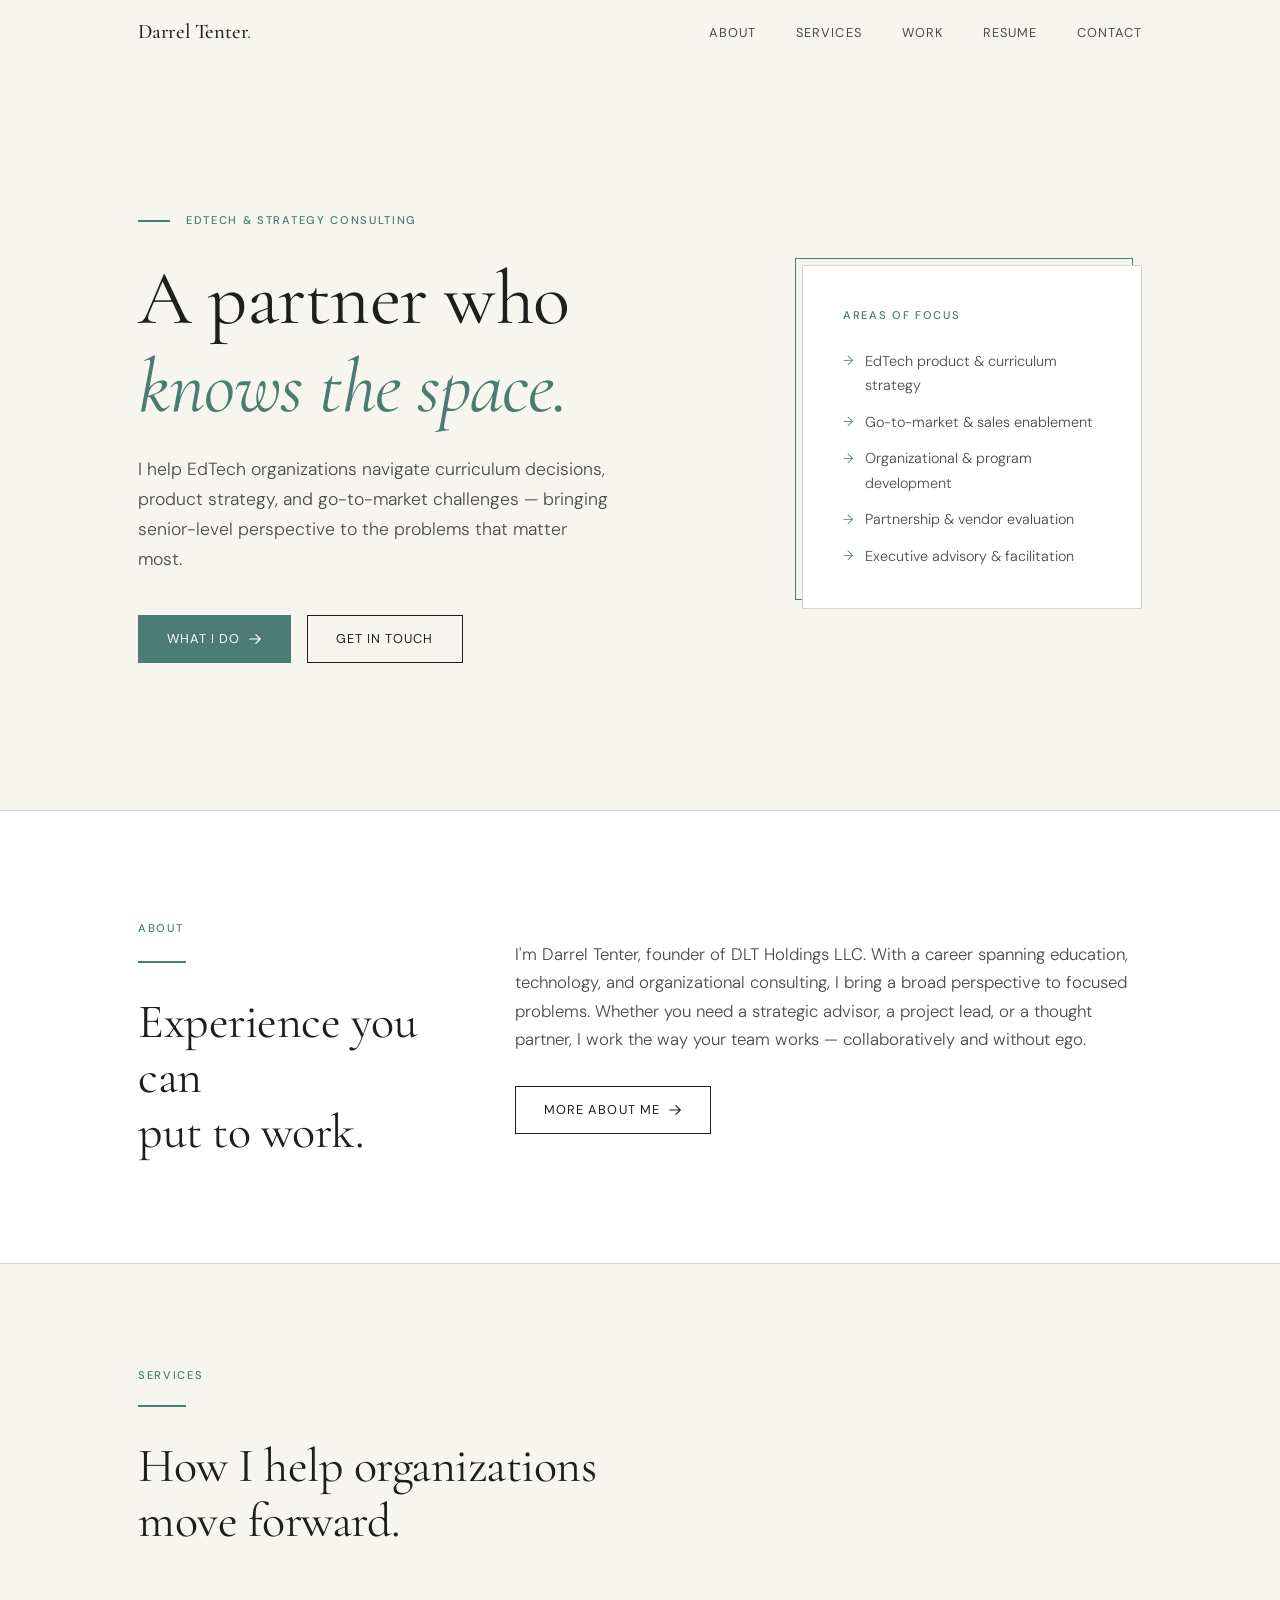
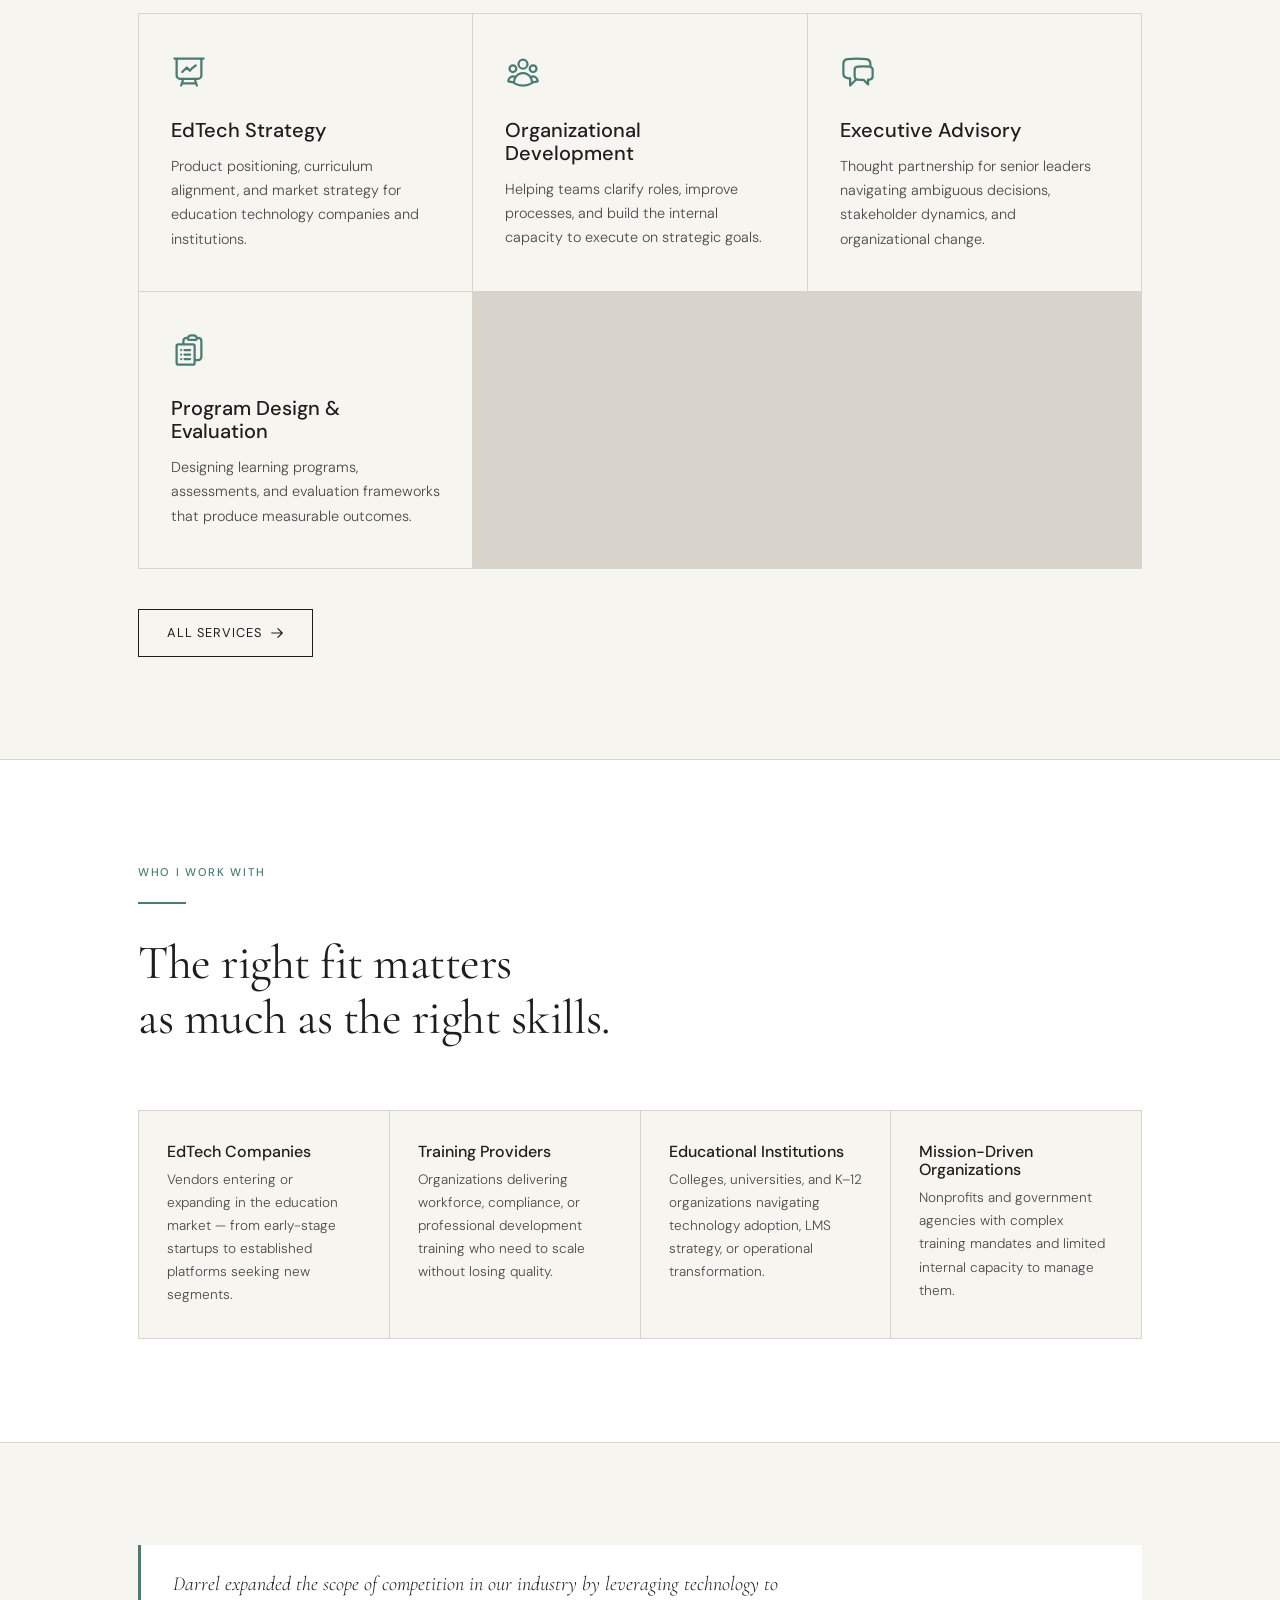
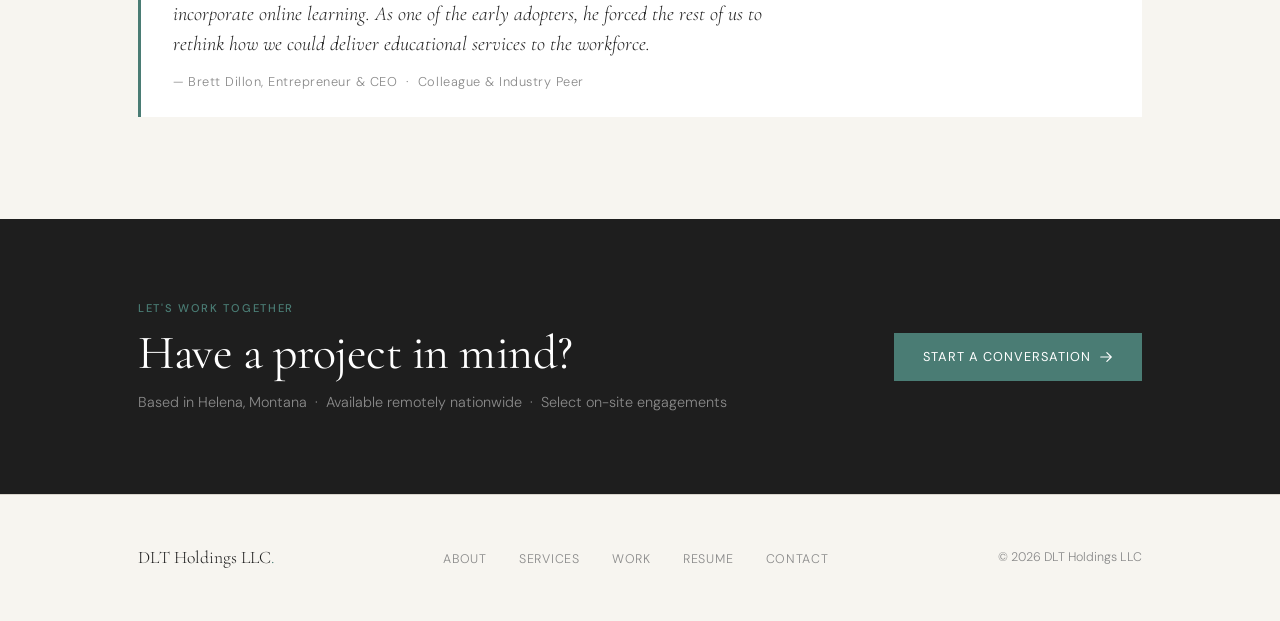
==== index.html @ 59900fb8 "Initial commit" ====
<!DOCTYPE html>
<html lang="en">
<head>
  <meta charset="UTF-8">
  <meta name="viewport" content="width=device-width, initial-scale=1.0">
  <meta name="description" content="Darrel Tenter — EdTech consulting and strategic advisory. DLT Holdings LLC.">
  <link rel="icon" type="image/x-icon" href="favicon.ico">
  <title>Darrel Tenter — EdTech Consultant</title>
  <link rel="stylesheet" href="css/styles.css">
</head>
<body>

  <!-- Navigation -->
  <nav class="site-nav" role="navigation" aria-label="Main navigation">
    <div class="nav-inner">
      <a href="index.html" class="nav-logo">Darrel Tenter<span>.</span></a>
      <ul class="nav-links">
        <li><a href="about.html">About</a></li>
        <li><a href="services.html">Services</a></li>
        <li><a href="work.html">Work</a></li>
        <li><a href="resume.html">Resume</a></li>
        <li><a href="contact.html">Contact</a></li>
      </ul>
      <button class="nav-toggle" aria-label="Toggle menu" aria-expanded="false">
        <span></span><span></span><span></span>
      </button>
    </div>
  </nav>

  <!-- Mobile Nav -->
  <div class="nav-mobile" role="dialog" aria-label="Mobile navigation">
    <ul>
      <li><a href="about.html">About</a></li>
      <li><a href="services.html">Services</a></li>
      <li><a href="work.html">Work</a></li>
      <li><a href="resume.html">Resume</a></li>
      <li><a href="contact.html">Contact</a></li>
    </ul>
  </div>

  <main>

    <!-- Hero -->
    <section class="hero">
      <div class="container">
        <div class="hero-inner">
          <div class="hero-text">
            <div class="hero-eyebrow">
              <span class="label">EdTech &amp; Strategy Consulting</span>
            </div>
            <h1>A partner who<br><em>knows the space.</em></h1>
            <p class="hero-sub">
              I help EdTech organizations navigate curriculum decisions, product strategy,
              and go-to-market challenges — bringing senior-level perspective to the problems
              that matter most.
            </p>
            <div class="hero-actions">
              <a href="services.html" class="btn btn-accent">
                What I Do
                <svg xmlns="http://www.w3.org/2000/svg" fill="none" viewBox="0 0 24 24" stroke-width="2" stroke="currentColor"><path stroke-linecap="round" stroke-linejoin="round" d="M13.5 4.5 21 12m0 0-7.5 7.5M21 12H3"/></svg>
              </a>
              <a href="contact.html" class="btn">Get in Touch</a>
            </div>
          </div>
          <div class="hero-visual">
            <div class="hero-card">
              <p class="label hero-card-label">Areas of Focus</p>
              <ul>
                <li>EdTech product &amp; curriculum strategy</li>
                <li>Go-to-market &amp; sales enablement</li>
                <li>Organizational &amp; program development</li>
                <li>Partnership &amp; vendor evaluation</li>
                <li>Executive advisory &amp; facilitation</li>
              </ul>
            </div>
          </div>
        </div>
      </div>
    </section>

    <!-- Brief About Strip -->
    <section style="padding: var(--section) 0; background: var(--white); border-top: 1px solid var(--rule); border-bottom: 1px solid var(--rule);">
      <div class="container">
        <div style="display: grid; grid-template-columns: 1fr 2fr; gap: 4rem; align-items: center;">
          <div class="fade-up">
            <span class="label">About</span>
            <div class="rule"></div>
            <h2>Experience you can<br>put to work.</h2>
          </div>
          <div class="fade-up">
            <p style="font-size: 1.05rem; color: var(--mid);">
              I'm Darrel Tenter, founder of DLT Holdings LLC. With a career spanning
              education, technology, and organizational consulting, I bring a broad perspective
              to focused problems. Whether you need a strategic advisor, a project lead, or
              a thought partner, I work the way your team works — collaboratively and without ego.
            </p>
            <a href="about.html" class="btn" style="margin-top: 2rem;">
              More About Me
              <svg xmlns="http://www.w3.org/2000/svg" fill="none" viewBox="0 0 24 24" stroke-width="2" stroke="currentColor"><path stroke-linecap="round" stroke-linejoin="round" d="M13.5 4.5 21 12m0 0-7.5 7.5M21 12H3"/></svg>
            </a>
          </div>
        </div>
      </div>
    </section>

    <!-- Services Preview -->
    <section>
      <div class="container">
        <div class="section-header fade-up">
          <span class="label">Services</span>
          <div class="rule"></div>
          <h2>How I help organizations<br>move forward.</h2>
        </div>
        <div class="services-grid">
          <div class="service-item fade-up">
            <svg class="service-icon" xmlns="http://www.w3.org/2000/svg" fill="none" viewBox="0 0 24 24" stroke-width="1.5" stroke="currentColor"><path stroke-linecap="round" stroke-linejoin="round" d="M3.75 3v11.25A2.25 2.25 0 0 0 6 16.5h2.25M3.75 3h-1.5m1.5 0h16.5m0 0h1.5m-1.5 0v11.25A2.25 2.25 0 0 1 18 16.5h-2.25m-7.5 0h7.5m-7.5 0-1 3m8.5-3 1 3m0 0 .5 1.5m-.5-1.5h-9.5m0 0-.5 1.5m.75-9 3-3 2.148 2.148A12.061 12.061 0 0 1 16.5 7.605"/></svg>
            <h4>EdTech Strategy</h4>
            <p>Product positioning, curriculum alignment, and market strategy for education technology companies and institutions.</p>
          </div>
          <div class="service-item fade-up">
            <svg class="service-icon" xmlns="http://www.w3.org/2000/svg" fill="none" viewBox="0 0 24 24" stroke-width="1.5" stroke="currentColor"><path stroke-linecap="round" stroke-linejoin="round" d="M18 18.72a9.094 9.094 0 0 0 3.741-.479 3 3 0 0 0-4.682-2.72m.94 3.198.001.031c0 .225-.012.447-.037.666A11.944 11.944 0 0 1 12 21c-2.17 0-4.207-.576-5.963-1.584A6.062 6.062 0 0 1 6 18.719m12 0a5.971 5.971 0 0 0-.941-3.197m0 0A5.995 5.995 0 0 0 12 12.75a5.995 5.995 0 0 0-5.058 2.772m0 0a3 3 0 0 0-4.681 2.72 8.986 8.986 0 0 0 3.74.477m.94-3.197a5.971 5.971 0 0 0-.94 3.197M15 6.75a3 3 0 1 1-6 0 3 3 0 0 1 6 0Zm6 3a2.25 2.25 0 1 1-4.5 0 2.25 2.25 0 0 1 4.5 0Zm-13.5 0a2.25 2.25 0 1 1-4.5 0 2.25 2.25 0 0 1 4.5 0Z"/></svg>
            <h4>Organizational Development</h4>
            <p>Helping teams clarify roles, improve processes, and build the internal capacity to execute on strategic goals.</p>
          </div>
          <div class="service-item fade-up">
            <svg class="service-icon" xmlns="http://www.w3.org/2000/svg" fill="none" viewBox="0 0 24 24" stroke-width="1.5" stroke="currentColor"><path stroke-linecap="round" stroke-linejoin="round" d="M20.25 8.511c.884.284 1.5 1.128 1.5 2.097v4.286c0 1.136-.847 2.1-1.98 2.193-.34.027-.68.052-1.02.072v3.091l-3-3c-1.354 0-2.694-.055-4.02-.163a2.115 2.115 0 0 1-.825-.242m9.345-8.334a2.126 2.126 0 0 0-.476-.095 48.64 48.64 0 0 0-8.048 0c-1.131.094-1.976 1.057-1.976 2.192v4.286c0 .837.46 1.58 1.155 1.951m9.345-8.334V6.637c0-1.621-1.152-3.026-2.76-3.235A48.455 48.455 0 0 0 11.25 3c-2.115 0-4.198.137-6.24.402-1.608.209-2.76 1.614-2.76 3.235v6.226c0 1.621 1.152 3.026 2.76 3.235.577.075 1.157.14 1.74.194V21l4.155-4.155"/></svg>
            <h4>Executive Advisory</h4>
            <p>Thought partnership for senior leaders navigating ambiguous decisions, stakeholder dynamics, and organizational change.</p>
          </div>
          <div class="service-item fade-up">
            <svg class="service-icon" xmlns="http://www.w3.org/2000/svg" fill="none" viewBox="0 0 24 24" stroke-width="1.5" stroke="currentColor"><path stroke-linecap="round" stroke-linejoin="round" d="M9 12h3.75M9 15h3.75M9 18h3.75m3 .75H18a2.25 2.25 0 0 0 2.25-2.25V6.108c0-1.135-.845-2.098-1.976-2.192a48.424 48.424 0 0 0-1.123-.08m-5.801 0c-.065.21-.1.433-.1.664 0 .414.336.75.75.75h4.5a.75.75 0 0 0 .75-.75 2.25 2.25 0 0 0-.1-.664m-5.8 0A2.251 2.251 0 0 1 13.5 2.25H15c1.012 0 1.867.668 2.15 1.586m-5.8 0c-.376.023-.75.05-1.124.08C9.095 4.01 8.25 4.973 8.25 6.108V8.25m0 0H4.875c-.621 0-1.125.504-1.125 1.125v11.25c0 .621.504 1.125 1.125 1.125h9.75c.621 0 1.125-.504 1.125-1.125V9.375c0-.621-.504-1.125-1.125-1.125H8.25ZM6.75 12h.008v.008H6.75V12Zm0 3h.008v.008H6.75V15Zm0 3h.008v.008H6.75V18Z"/></svg>
            <h4>Program Design &amp; Evaluation</h4>
            <p>Designing learning programs, assessments, and evaluation frameworks that produce measurable outcomes.</p>
          </div>
        </div>
        <div style="margin-top: 2.5rem;">
          <a href="services.html" class="btn">
            All Services
            <svg xmlns="http://www.w3.org/2000/svg" fill="none" viewBox="0 0 24 24" stroke-width="2" stroke="currentColor"><path stroke-linecap="round" stroke-linejoin="round" d="M13.5 4.5 21 12m0 0-7.5 7.5M21 12H3"/></svg>
          </a>
        </div>
      </div>
    </section>

    <!-- Who I Work With -->
    <section style="background: var(--white); border-top: 1px solid var(--rule); border-bottom: 1px solid var(--rule);">
      <div class="container">
        <div class="section-header fade-up">
          <span class="label">Who I Work With</span>
          <div class="rule"></div>
          <h2>The right fit matters<br>as much as the right skills.</h2>
        </div>
        <div class="clients-grid">
          <div class="client-type fade-up">
            <h4>EdTech Companies</h4>
            <p>Vendors entering or expanding in the education market — from early-stage startups to established platforms seeking new segments.</p>
          </div>
          <div class="client-type fade-up">
            <h4>Training Providers</h4>
            <p>Organizations delivering workforce, compliance, or professional development training who need to scale without losing quality.</p>
          </div>
          <div class="client-type fade-up">
            <h4>Educational Institutions</h4>
            <p>Colleges, universities, and K–12 organizations navigating technology adoption, LMS strategy, or operational transformation.</p>
          </div>
          <div class="client-type fade-up">
            <h4>Mission-Driven Organizations</h4>
            <p>Nonprofits and government agencies with complex training mandates and limited internal capacity to manage them.</p>
          </div>
        </div>
      </div>
    </section>

    <!-- Pull Quote -->
    <section>
      <div class="container">
        <div class="pull-quote fade-up">
          <p>Darrel expanded the scope of competition in our industry by leveraging technology to incorporate online learning. As one of the early adopters, he forced the rest of us to rethink how we could deliver educational services to the workforce.</p>
          <cite>— Brett Dillon, Entrepreneur &amp; CEO &nbsp;·&nbsp; Colleague &amp; Industry Peer</cite>
        </div>
      </div>
    </section>

    <!-- CTA Strip -->
    <section style="background: var(--charcoal); color: var(--cream); padding: 5rem 0;">
      <div class="container">
        <div style="display: flex; align-items: center; justify-content: space-between; flex-wrap: wrap; gap: 2rem;">
          <div>
            <p class="label" style="color: var(--accent);">Let's work together</p>
            <h2 style="color: var(--white); margin-top: 0.5rem;">Have a project in mind?</h2>
            <p style="color: var(--muted); margin-top: 0.5rem; font-size: 0.9rem;">Based in Helena, Montana &nbsp;·&nbsp; Available remotely nationwide &nbsp;·&nbsp; Select on-site engagements</p>
          </div>
          <a href="contact.html" class="btn btn-accent" style="flex-shrink: 0;">
            Start a Conversation
            <svg xmlns="http://www.w3.org/2000/svg" fill="none" viewBox="0 0 24 24" stroke-width="2" stroke="currentColor"><path stroke-linecap="round" stroke-linejoin="round" d="M13.5 4.5 21 12m0 0-7.5 7.5M21 12H3"/></svg>
          </a>
        </div>
      </div>
    </section>

  </main>

  <!-- Footer -->
  <footer class="site-footer">
    <div class="container">
      <div class="footer-inner">
        <div class="footer-logo">DLT Holdings LLC<span>.</span></div>
        <ul class="footer-nav">
          <li><a href="about.html">About</a></li>
          <li><a href="services.html">Services</a></li>
          <li><a href="work.html">Work</a></li>
          <li><a href="resume.html">Resume</a></li>
          <li><a href="contact.html">Contact</a></li>
        </ul>
        <p class="footer-copy">&copy; <span class="footer-year"></span> DLT Holdings LLC</p>
      </div>
    </div>
  </footer>

  <script src="js/main.js"></script>
</body>
</html>
---- css/styles.css ----
/* ============================================
   DLT Holdings LLC — Main Stylesheet
   darreltenter.com
   ============================================ */

@import url('https://fonts.googleapis.com/css2?family=Cormorant+Garamond:ital,wght@0,300;0,400;0,500;0,600;1,300;1,400&family=DM+Sans:wght@300;400;500&display=swap');

/* ── Variables ── */
:root {
  --cream:       #f7f5f0;
  --white:       #ffffff;
  --charcoal:    #1e1e1e;
  --mid:         #4a4a4a;
  --muted:       #8a8a8a;
  --rule:        #d8d4cc;
  --accent:      #4a7c74;
  --accent-light:#e8f0ef;
  --accent-dark: #355a54;

  --font-display: 'Cormorant Garamond', Georgia, serif;
  --font-body:    'DM Sans', system-ui, sans-serif;

  --max-width: 1100px;
  --gap:       clamp(1.5rem, 4vw, 3rem);
  --section:   clamp(4rem, 8vw, 8rem);
}

/* ── Reset ── */
*, *::before, *::after { box-sizing: border-box; margin: 0; padding: 0; }
html { scroll-behavior: smooth; }
body {
  background: var(--cream);
  color: var(--charcoal);
  font-family: var(--font-body);
  font-size: 1rem;
  font-weight: 300;
  line-height: 1.7;
  -webkit-font-smoothing: antialiased;
}
img { display: block; max-width: 100%; }
a { color: inherit; text-decoration: none; }

/* ── Typography ── */
h1, h2, h3, h4 {
  font-family: var(--font-display);
  font-weight: 400;
  line-height: 1.15;
  letter-spacing: -0.01em;
}
h1 { font-size: clamp(2.8rem, 6vw, 5rem); }
h2 { font-size: clamp(2rem, 4vw, 3rem); }
h3 { font-size: clamp(1.4rem, 2.5vw, 2rem); }
h4 { font-size: 1.25rem; font-weight: 500; font-family: var(--font-body); letter-spacing: 0; }

p { max-width: 65ch; }
p + p { margin-top: 1rem; }

.label {
  font-family: var(--font-body);
  font-size: 0.7rem;
  font-weight: 500;
  letter-spacing: 0.15em;
  text-transform: uppercase;
  color: var(--accent);
}

/* ── Layout ── */
.container {
  width: 100%;
  max-width: var(--max-width);
  margin: 0 auto;
  padding: 0 var(--gap);
}

section {
  padding: var(--section) 0;
}

.rule {
  width: 48px;
  height: 2px;
  background: var(--accent);
  margin: 1.25rem 0 2rem;
}

/* ── Navigation ── */
.site-nav {
  position: fixed;
  top: 0;
  left: 0;
  right: 0;
  z-index: 100;
  background: rgba(247, 245, 240, 0.92);
  backdrop-filter: blur(10px);
  -webkit-backdrop-filter: blur(10px);
  border-bottom: 1px solid transparent;
  transition: border-color 0.3s;
}
.site-nav.scrolled {
  border-bottom-color: var(--rule);
}
.nav-inner {
  display: flex;
  align-items: center;
  justify-content: space-between;
  height: 64px;
  max-width: var(--max-width);
  margin: 0 auto;
  padding: 0 var(--gap);
}
.nav-logo {
  font-family: var(--font-display);
  font-size: 1.3rem;
  font-weight: 500;
  letter-spacing: -0.01em;
  color: var(--charcoal);
  transition: color 0.2s;
}
.nav-logo:hover { color: var(--accent); }
.nav-logo span { color: var(--accent); }

.nav-links {
  display: flex;
  gap: 2.5rem;
  list-style: none;
}
.nav-links a {
  font-size: 0.8rem;
  font-weight: 400;
  letter-spacing: 0.08em;
  text-transform: uppercase;
  color: var(--mid);
  transition: color 0.2s;
  position: relative;
}
.nav-links a::after {
  content: '';
  position: absolute;
  bottom: -3px;
  left: 0;
  width: 0;
  height: 1px;
  background: var(--accent);
  transition: width 0.2s;
}
.nav-links a:hover { color: var(--charcoal); }
.nav-links a:hover::after { width: 100%; }
.nav-links a.active { color: var(--charcoal); }
.nav-links a.active::after { width: 100%; }

/* Hamburger */
.nav-toggle {
  display: none;
  flex-direction: column;
  gap: 5px;
  cursor: pointer;
  padding: 4px;
  background: none;
  border: none;
}
.nav-toggle span {
  display: block;
  width: 24px;
  height: 1.5px;
  background: var(--charcoal);
  transition: all 0.25s;
}
.nav-toggle.open span:nth-child(1) { transform: translateY(6.5px) rotate(45deg); }
.nav-toggle.open span:nth-child(2) { opacity: 0; }
.nav-toggle.open span:nth-child(3) { transform: translateY(-6.5px) rotate(-45deg); }

/* Mobile nav */
.nav-mobile {
  display: none;
  position: fixed;
  top: 64px;
  left: 0;
  right: 0;
  background: var(--cream);
  border-bottom: 1px solid var(--rule);
  padding: 1.5rem var(--gap) 2rem;
  z-index: 99;
  transform: translateY(-10px);
  opacity: 0;
  transition: all 0.25s ease;
  pointer-events: none;
}
.nav-mobile.open {
  transform: translateY(0);
  opacity: 1;
  pointer-events: all;
}
.nav-mobile ul {
  list-style: none;
  display: flex;
  flex-direction: column;
  gap: 1.25rem;
}
.nav-mobile a {
  font-size: 1.1rem;
  font-family: var(--font-display);
  color: var(--charcoal);
}

/* ── Buttons ── */
.btn {
  display: inline-flex;
  align-items: center;
  gap: 0.5rem;
  padding: 0.75rem 1.75rem;
  font-family: var(--font-body);
  font-size: 0.8rem;
  font-weight: 400;
  letter-spacing: 0.08em;
  text-transform: uppercase;
  border: 1.5px solid var(--charcoal);
  background: transparent;
  color: var(--charcoal);
  cursor: pointer;
  transition: all 0.25s;
}
.btn:hover {
  background: var(--charcoal);
  color: var(--cream);
}
.btn-accent {
  background: var(--accent);
  border-color: var(--accent);
  color: var(--white);
}
.btn-accent:hover {
  background: var(--accent-dark);
  border-color: var(--accent-dark);
  color: var(--white);
}
.btn svg {
  width: 14px;
  height: 14px;
  transition: transform 0.2s;
}
.btn:hover svg { transform: translateX(3px); }

/* ── Hero (home page) ── */
.hero {
  padding-top: calc(64px + var(--section));
  padding-bottom: var(--section);
  min-height: 90vh;
  display: flex;
  align-items: center;
}
.hero-inner {
  display: grid;
  grid-template-columns: 1fr 1fr;
  gap: 4rem;
  align-items: center;
}
.hero-eyebrow {
  display: flex;
  align-items: center;
  gap: 1rem;
  margin-bottom: 1.5rem;
}
.hero-eyebrow::before {
  content: '';
  display: block;
  width: 32px;
  height: 1.5px;
  background: var(--accent);
}
.hero h1 {
  margin-bottom: 1.5rem;
}
.hero h1 em {
  font-style: italic;
  color: var(--accent);
}
.hero-sub {
  font-size: 1.1rem;
  color: var(--mid);
  margin-bottom: 2.5rem;
  max-width: 48ch;
}
.hero-actions {
  display: flex;
  gap: 1rem;
  flex-wrap: wrap;
}
.hero-visual {
  display: flex;
  justify-content: flex-end;
}
.hero-card {
  background: var(--white);
  border: 1px solid var(--rule);
  padding: 2.5rem;
  max-width: 340px;
  width: 100%;
  position: relative;
}
.hero-card::before {
  content: '';
  position: absolute;
  top: -8px;
  left: -8px;
  right: 8px;
  bottom: 8px;
  border: 1px solid var(--accent);
  z-index: -1;
}
.hero-card-label {
  margin-bottom: 1.5rem;
}
.hero-card ul {
  list-style: none;
  display: flex;
  flex-direction: column;
  gap: 0.75rem;
}
.hero-card li {
  display: flex;
  align-items: flex-start;
  gap: 0.75rem;
  font-size: 0.9rem;
  color: var(--mid);
}
.hero-card li::before {
  content: '→';
  color: var(--accent);
  font-size: 0.85rem;
  margin-top: 0.05em;
  flex-shrink: 0;
}

/* ── Section Headers ── */
.section-header {
  margin-bottom: clamp(2.5rem, 5vw, 4rem);
}
.section-header .label {
  display: block;
  margin-bottom: 0.75rem;
}

/* ── Services Grid ── */
.services-grid {
  display: grid;
  grid-template-columns: repeat(auto-fit, minmax(280px, 1fr));
  gap: 1px;
  background: var(--rule);
  border: 1px solid var(--rule);
}
.service-item {
  background: var(--cream);
  padding: 2.5rem 2rem;
  transition: background 0.25s;
}
.service-item:hover {
  background: var(--white);
}
.service-icon {
  width: 36px;
  height: 36px;
  margin-bottom: 1.25rem;
  color: var(--accent);
}
.service-item h4 {
  margin-bottom: 0.75rem;
}
.service-item p {
  font-size: 0.9rem;
  color: var(--mid);
}

/* ── Work / Case Studies ── */
.work-grid {
  display: grid;
  grid-template-columns: repeat(auto-fit, minmax(300px, 1fr));
  gap: 2rem;
}
.case-card {
  background: var(--white);
  border: 1px solid var(--rule);
  overflow: hidden;
  transition: transform 0.25s, box-shadow 0.25s;
}
.case-card:hover {
  transform: translateY(-4px);
  box-shadow: 0 12px 40px rgba(0,0,0,0.07);
}
.case-card-header {
  height: 8px;
  background: var(--accent);
}
.case-card-body {
  padding: 2rem;
}
.case-card-tag {
  display: inline-block;
  background: var(--accent-light);
  color: var(--accent-dark);
  font-size: 0.7rem;
  font-weight: 500;
  letter-spacing: 0.1em;
  text-transform: uppercase;
  padding: 0.3rem 0.7rem;
  margin-bottom: 1rem;
}
.case-card h4 {
  margin-bottom: 0.75rem;
}
.case-card p {
  font-size: 0.9rem;
  color: var(--mid);
}
.case-card-coming {
  margin-top: 1.5rem;
  font-size: 0.75rem;
  letter-spacing: 0.08em;
  text-transform: uppercase;
  color: var(--muted);
}

/* ── About ── */
.about-grid {
  display: grid;
  grid-template-columns: 1fr 2fr;
  gap: 4rem;
  align-items: start;
}
.about-sidebar {
  position: sticky;
  top: 100px;
}
.about-photo {
  width: 100%;
  aspect-ratio: 3/4;
  background: var(--rule);
  position: relative;
  overflow: hidden;
}
.about-photo img {
  width: 100%;
  height: 100%;
  object-fit: cover;
}
.about-photo-placeholder {
  width: 100%;
  height: 100%;
  display: flex;
  align-items: center;
  justify-content: center;
  color: var(--muted);
  font-size: 0.8rem;
  letter-spacing: 0.08em;
  text-transform: uppercase;
  background: var(--white);
  border: 1px solid var(--rule);
}
.about-content h2 { margin-bottom: 0.5rem; }
.about-content .rule { margin: 1.25rem 0 2rem; }

/* ── Resume ── */
.resume-section {
  margin-bottom: 3rem;
  padding-bottom: 3rem;
  border-bottom: 1px solid var(--rule);
}
.resume-section:last-child {
  border-bottom: none;
}
.resume-section h3 {
  font-size: 1.5rem;
  margin-bottom: 1.5rem;
}
.resume-entry {
  display: grid;
  grid-template-columns: 200px 1fr;
  gap: 2rem;
  margin-bottom: 2rem;
}
.resume-entry:last-child { margin-bottom: 0; }
.resume-meta {
  text-align: right;
}
.resume-meta time {
  display: block;
  font-size: 0.8rem;
  font-weight: 400;
  letter-spacing: 0.05em;
  color: var(--muted);
  margin-bottom: 0.25rem;
}
.resume-meta .org {
  font-size: 0.85rem;
  color: var(--mid);
  font-weight: 500;
}
.resume-body h4 { margin-bottom: 0.5rem; }
.resume-body p { font-size: 0.9rem; color: var(--mid); }
.resume-skills {
  display: flex;
  flex-wrap: wrap;
  gap: 0.5rem;
  margin-top: 1rem;
}
.skill-tag {
  background: var(--accent-light);
  color: var(--accent-dark);
  font-size: 0.75rem;
  font-weight: 500;
  letter-spacing: 0.05em;
  padding: 0.3rem 0.8rem;
  border-radius: 2px;
}

/* ── Contact ── */
.contact-grid {
  display: grid;
  grid-template-columns: 1fr 1.5fr;
  gap: 5rem;
  align-items: start;
}
.contact-info h3 {
  font-size: 1.5rem;
  margin-bottom: 0.5rem;
}
.contact-info p {
  color: var(--mid);
  font-size: 0.95rem;
  margin-bottom: 2rem;
}
.contact-detail {
  display: flex;
  flex-direction: column;
  gap: 1rem;
  margin-bottom: 2rem;
}
.contact-detail a {
  display: flex;
  align-items: center;
  gap: 0.75rem;
  font-size: 0.9rem;
  color: var(--mid);
  transition: color 0.2s;
}
.contact-detail a:hover { color: var(--accent); }
.contact-detail svg {
  width: 16px;
  height: 16px;
  color: var(--accent);
  flex-shrink: 0;
}

/* Form */
.contact-form {
  display: flex;
  flex-direction: column;
  gap: 1.25rem;
}
.form-row {
  display: grid;
  grid-template-columns: 1fr 1fr;
  gap: 1.25rem;
}
.form-group {
  display: flex;
  flex-direction: column;
  gap: 0.4rem;
}
.form-group label {
  font-size: 0.72rem;
  font-weight: 500;
  letter-spacing: 0.1em;
  text-transform: uppercase;
  color: var(--mid);
}
.form-group input,
.form-group textarea,
.form-group select {
  background: var(--white);
  border: 1px solid var(--rule);
  padding: 0.75rem 1rem;
  font-family: var(--font-body);
  font-size: 0.95rem;
  font-weight: 300;
  color: var(--charcoal);
  outline: none;
  transition: border-color 0.2s;
  border-radius: 0;
  -webkit-appearance: none;
}
.form-group input:focus,
.form-group textarea:focus,
.form-group select:focus {
  border-color: var(--accent);
}
.form-group textarea {
  resize: vertical;
  min-height: 130px;
}
.form-success {
  display: none;
  background: var(--accent-light);
  border: 1px solid var(--accent);
  padding: 1rem 1.25rem;
  color: var(--accent-dark);
  font-size: 0.9rem;
}

/* ── Page Hero (inner pages) ── */
.page-hero {
  padding-top: calc(64px + 4rem);
  padding-bottom: 3rem;
  border-bottom: 1px solid var(--rule);
}
.page-hero .label { display: block; margin-bottom: 0.75rem; }
.page-hero h1 { font-size: clamp(2.2rem, 5vw, 3.8rem); }
.page-hero p {
  color: var(--mid);
  font-size: 1.05rem;
  max-width: 56ch;
  margin-top: 1rem;
}

/* ── Footer ── */
.site-footer {
  border-top: 1px solid var(--rule);
  padding: 3rem 0;
  margin-top: 0;
}
.footer-inner {
  display: flex;
  align-items: center;
  justify-content: space-between;
  flex-wrap: wrap;
  gap: 1.5rem;
}
.footer-logo {
  font-family: var(--font-display);
  font-size: 1.1rem;
  color: var(--charcoal);
}
.footer-logo span { color: var(--accent); }
.footer-nav {
  display: flex;
  gap: 2rem;
  list-style: none;
}
.footer-nav a {
  font-size: 0.78rem;
  letter-spacing: 0.06em;
  text-transform: uppercase;
  color: var(--muted);
  transition: color 0.2s;
}
.footer-nav a:hover { color: var(--charcoal); }
.footer-copy {
  font-size: 0.78rem;
  color: var(--muted);
}

/* ── Animations ── */
.fade-up {
  opacity: 0;
  transform: translateY(24px);
  transition: opacity 0.6s ease, transform 0.6s ease;
}
.fade-up.visible {
  opacity: 1;
  transform: translateY(0);
}
.fade-up:nth-child(2) { transition-delay: 0.1s; }
.fade-up:nth-child(3) { transition-delay: 0.2s; }
.fade-up:nth-child(4) { transition-delay: 0.3s; }

/* ── Responsive ── */
@media (max-width: 768px) {
  .nav-links { display: none; }
  .nav-toggle { display: flex; }
  .nav-mobile { display: block; }

  .hero-inner {
    grid-template-columns: 1fr;
    gap: 2.5rem;
  }
  .hero-visual { justify-content: flex-start; }
  .hero-card { max-width: 100%; }
  .hero-card::before { display: none; }

  .about-grid {
    grid-template-columns: 1fr;
    gap: 2.5rem;
  }
  .about-sidebar { position: static; }
  .about-photo { max-width: 280px; aspect-ratio: 1/1; }

  .contact-grid {
    grid-template-columns: 1fr;
    gap: 3rem;
  }

  .resume-entry {
    grid-template-columns: 1fr;
    gap: 0.5rem;
  }
  .resume-meta { text-align: left; }

  .form-row { grid-template-columns: 1fr; }

  .footer-inner { flex-direction: column; align-items: flex-start; gap: 1rem; }
  .footer-nav { flex-wrap: wrap; gap: 1rem; }
}

@media (max-width: 480px) {
  .hero-actions { flex-direction: column; }
  .btn { width: 100%; justify-content: center; }
}

/* ── Testimonials ── */
.testimonials-grid {
  display: grid;
  grid-template-columns: repeat(auto-fit, minmax(300px, 1fr));
  gap: 2rem;
}
.testimonial-card {
  background: var(--white);
  border: 1px solid var(--rule);
  padding: 2.5rem;
  position: relative;
}
.testimonial-card::before {
  content: '\201C';
  font-family: var(--font-display);
  font-size: 5rem;
  line-height: 1;
  color: var(--accent-light);
  position: absolute;
  top: 1rem;
  left: 1.75rem;
  pointer-events: none;
}
.testimonial-text {
  font-family: var(--font-display);
  font-size: 1.1rem;
  font-style: italic;
  line-height: 1.6;
  color: var(--charcoal);
  margin-bottom: 1.5rem;
  position: relative;
  z-index: 1;
}
.testimonial-attribution {
  display: flex;
  flex-direction: column;
  gap: 0.2rem;
}
.testimonial-name {
  font-size: 0.85rem;
  font-weight: 500;
  color: var(--charcoal);
}
.testimonial-role {
  font-size: 0.78rem;
  color: var(--muted);
  letter-spacing: 0.03em;
}
.testimonial-relation {
  font-size: 0.72rem;
  color: var(--accent);
  letter-spacing: 0.05em;
  text-transform: uppercase;
  margin-top: 0.15rem;
}

/* Home page pull-quote */
.pull-quote {
  border-left: 3px solid var(--accent);
  padding: 1.5rem 2rem;
  background: var(--white);
}
.pull-quote p {
  font-family: var(--font-display);
  font-size: 1.25rem;
  font-style: italic;
  line-height: 1.5;
  color: var(--charcoal);
  max-width: 70ch;
}
.pull-quote cite {
  display: block;
  margin-top: 0.75rem;
  font-size: 0.8rem;
  font-style: normal;
  color: var(--muted);
  letter-spacing: 0.04em;
}

/* Who I Work With */
.clients-grid {
  display: grid;
  grid-template-columns: repeat(auto-fit, minmax(220px, 1fr));
  gap: 1px;
  background: var(--rule);
  border: 1px solid var(--rule);
  margin-top: 2.5rem;
}
.client-type {
  background: var(--cream);
  padding: 2rem 1.75rem;
  transition: background 0.2s;
}
.client-type:hover { background: var(--white); }
.client-type h4 {
  font-size: 1rem;
  margin-bottom: 0.4rem;
}
.client-type p {
  font-size: 0.85rem;
  color: var(--mid);
}

/* ── Print (Resume) ── */
@media print {
  .site-nav, .site-footer, .btn, .page-hero .label { display: none; }
  body { background: white; }
  .page-hero { padding-top: 1rem; border: none; }
  .resume-entry { grid-template-columns: 160px 1fr; }
}
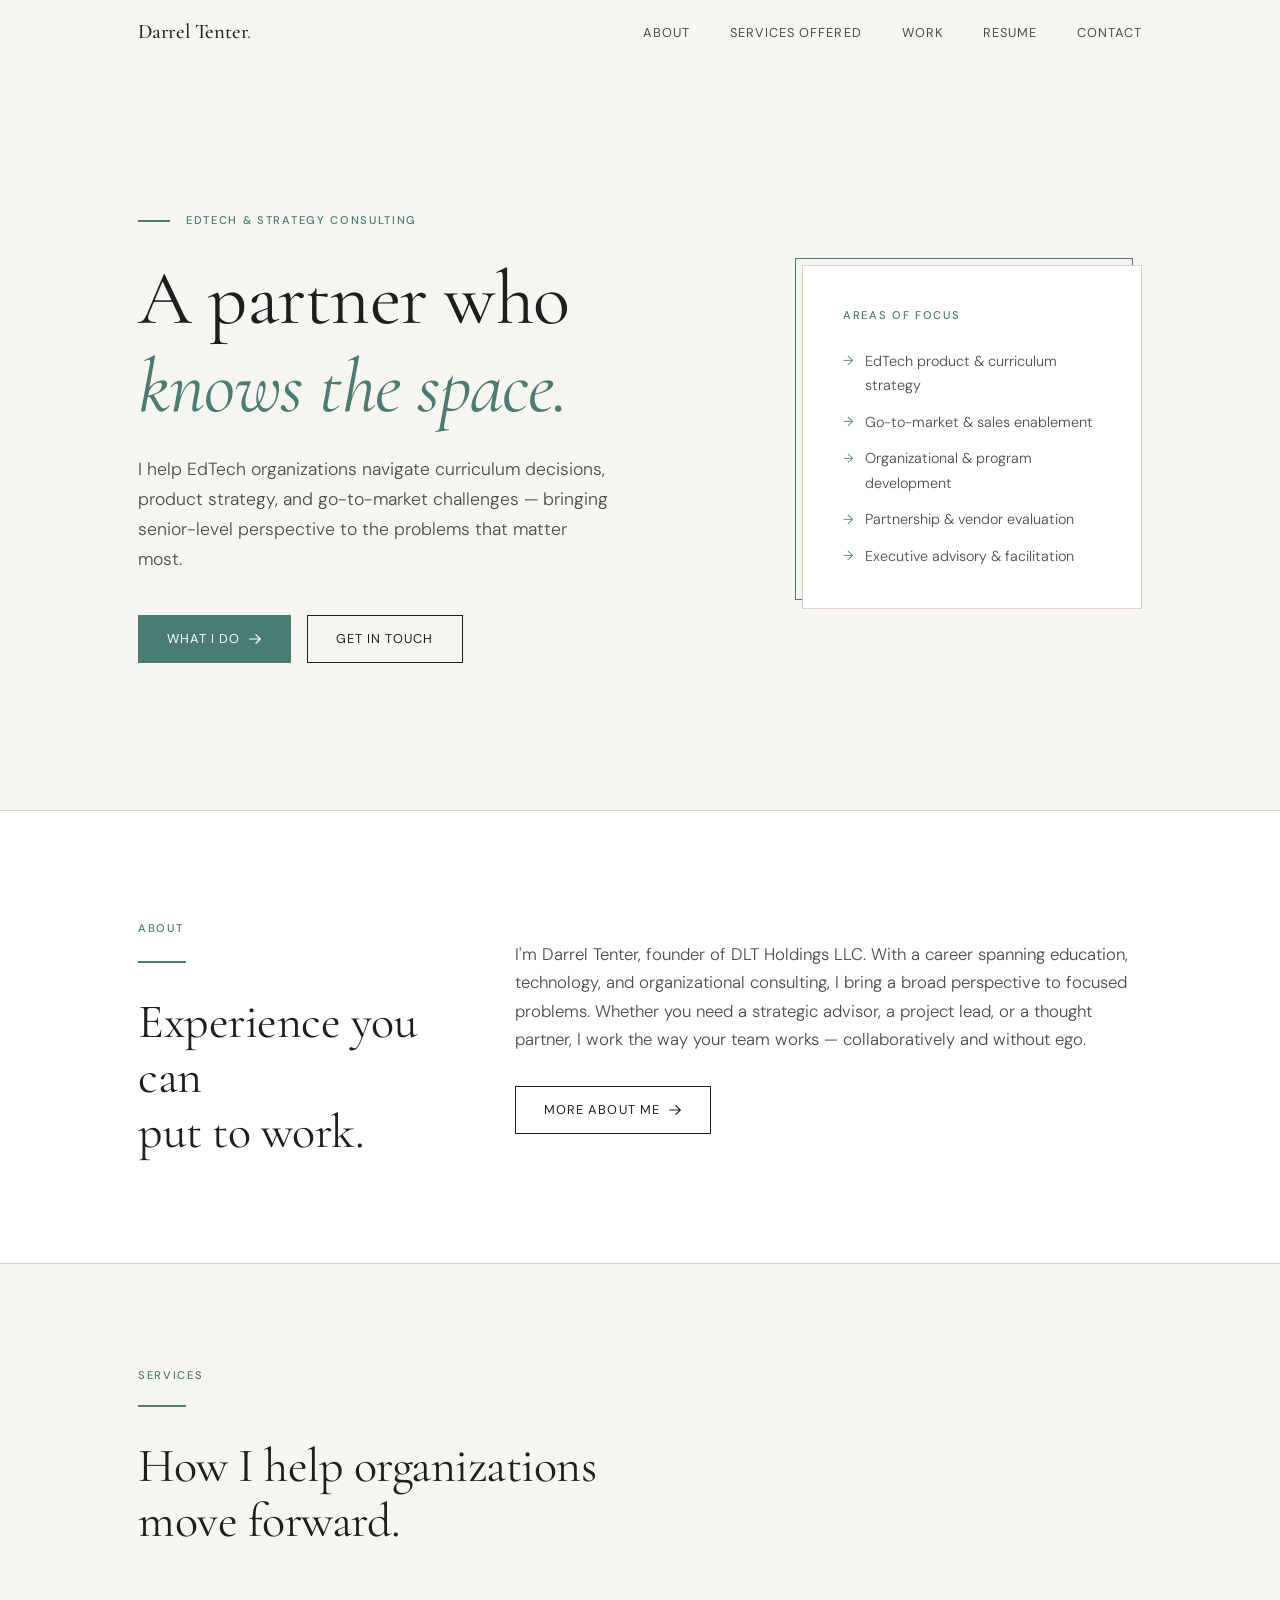
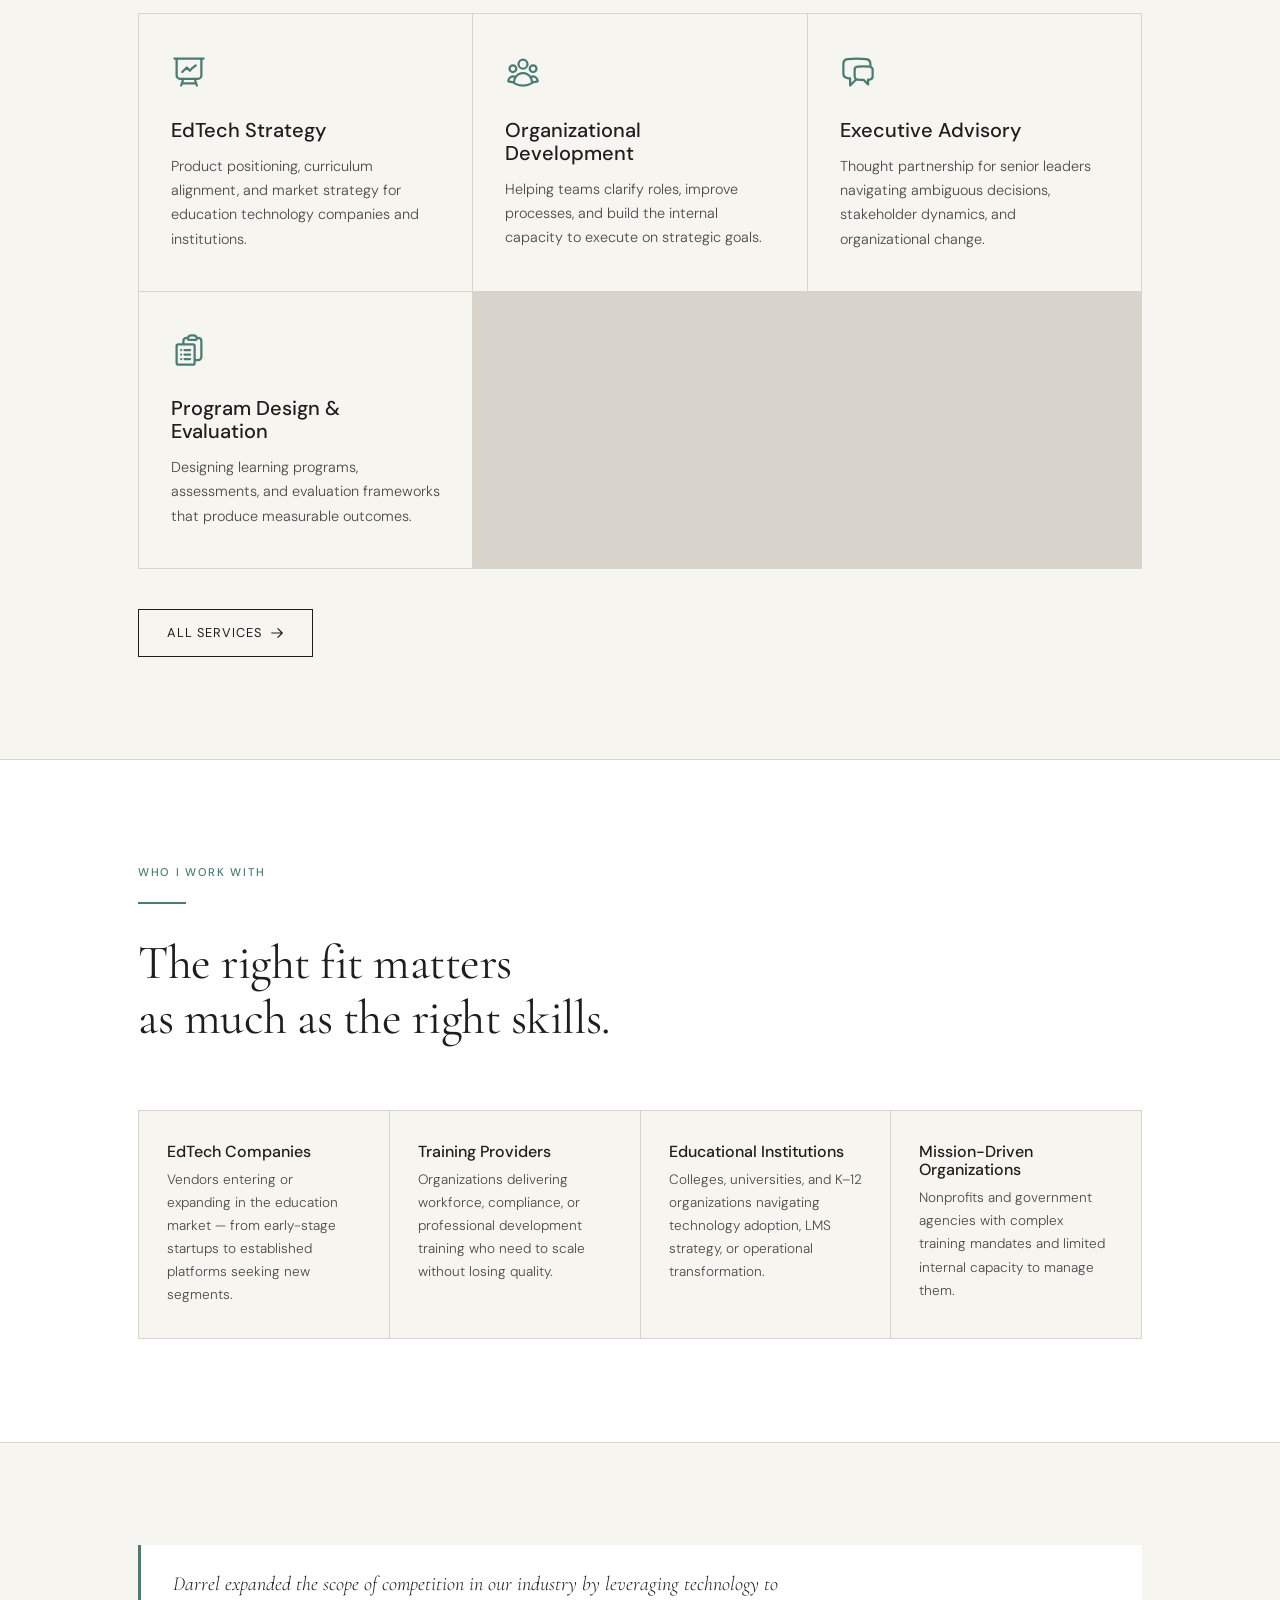
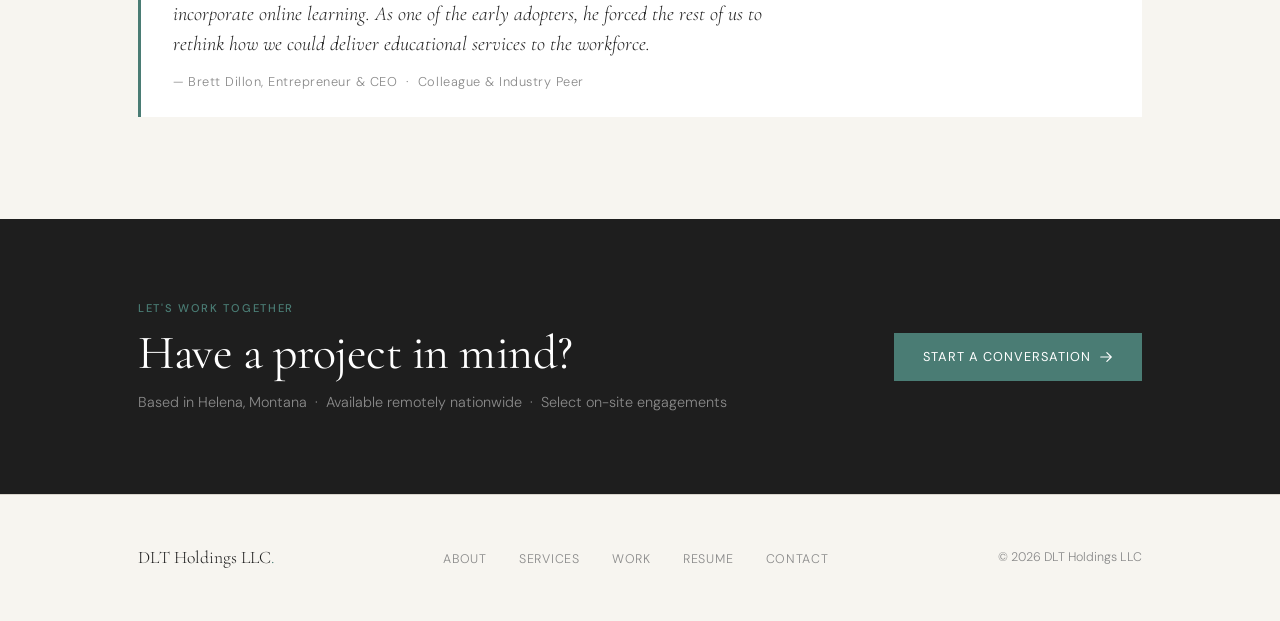
==== commit d7f3be28: "Minor edit" ====
--- a/index.html
+++ b/index.html
@@ -16,7 +16,7 @@
       <a href="index.html" class="nav-logo">Darrel Tenter<span>.</span></a>
       <ul class="nav-links">
         <li><a href="about.html">About</a></li>
-        <li><a href="services.html">Services</a></li>
+        <li><a href="services.html">Services Offered</a></li>
         <li><a href="work.html">Work</a></li>
         <li><a href="resume.html">Resume</a></li>
         <li><a href="contact.html">Contact</a></li>
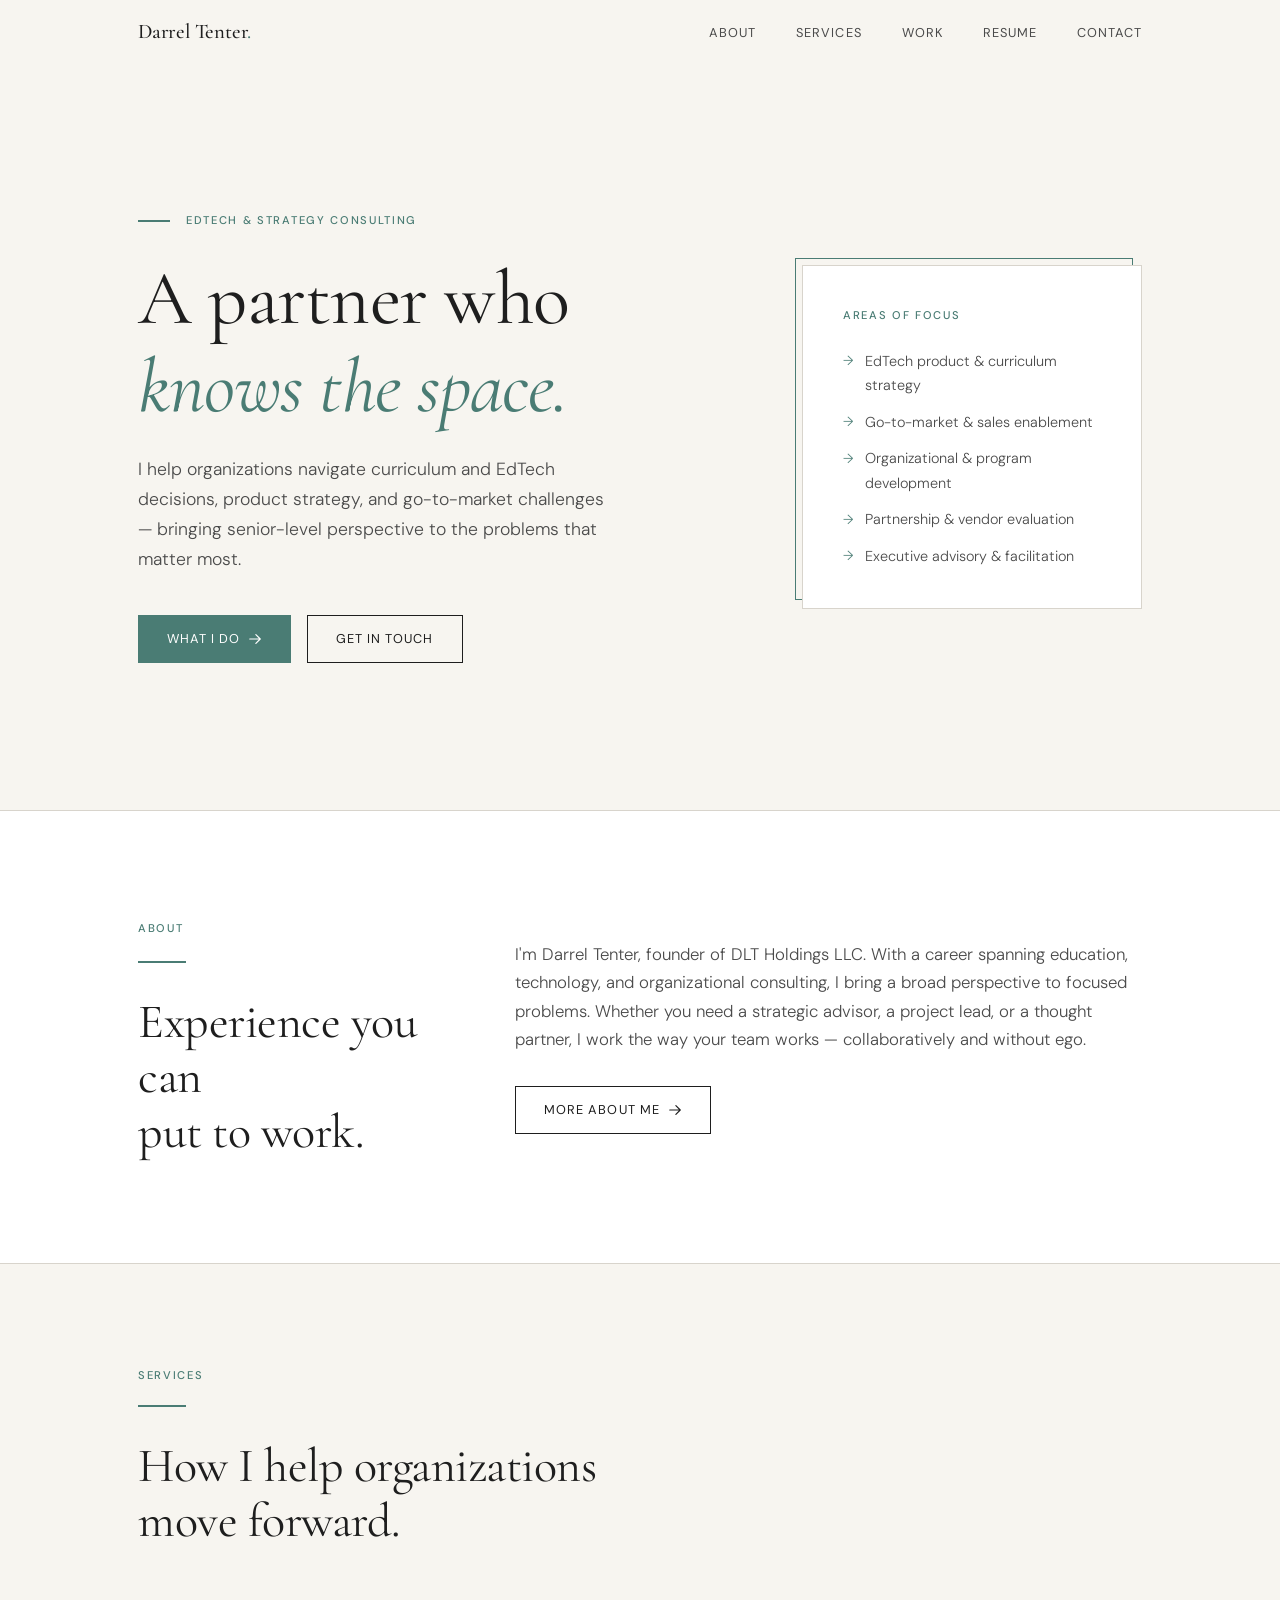
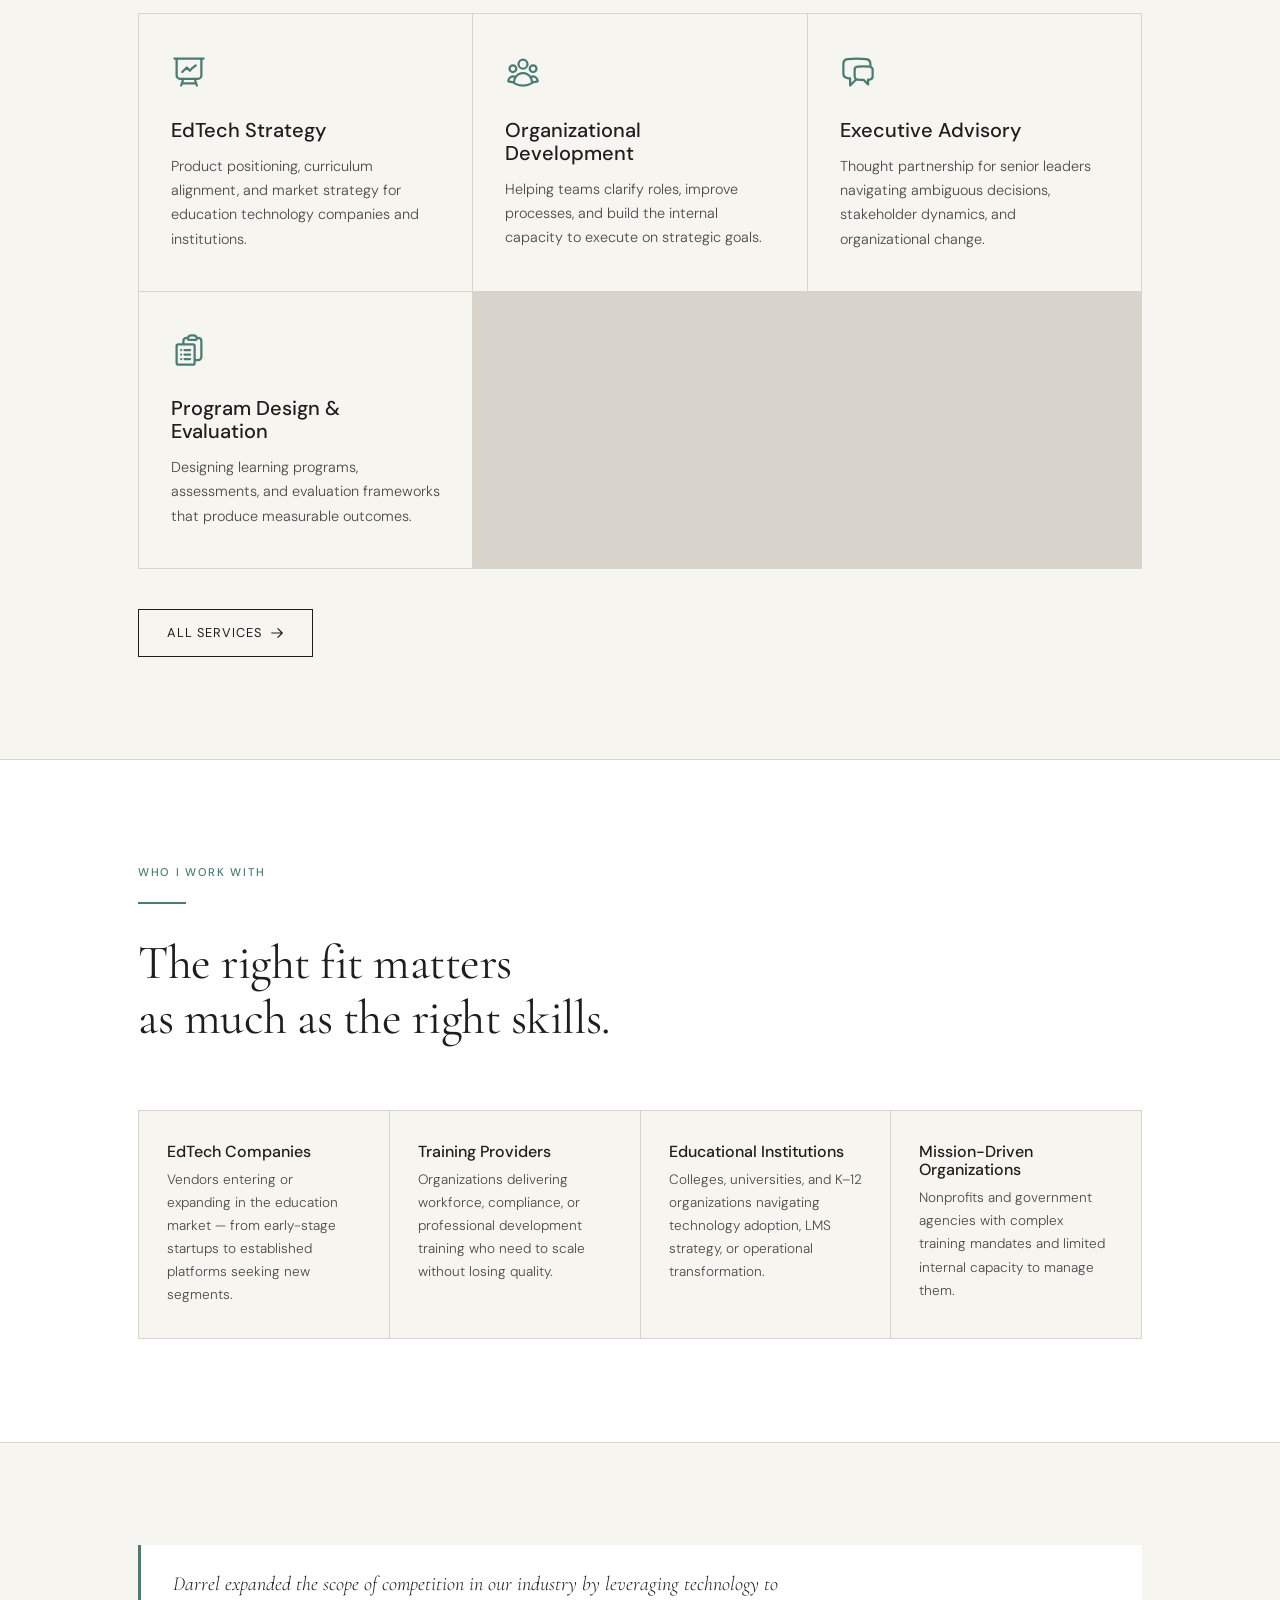
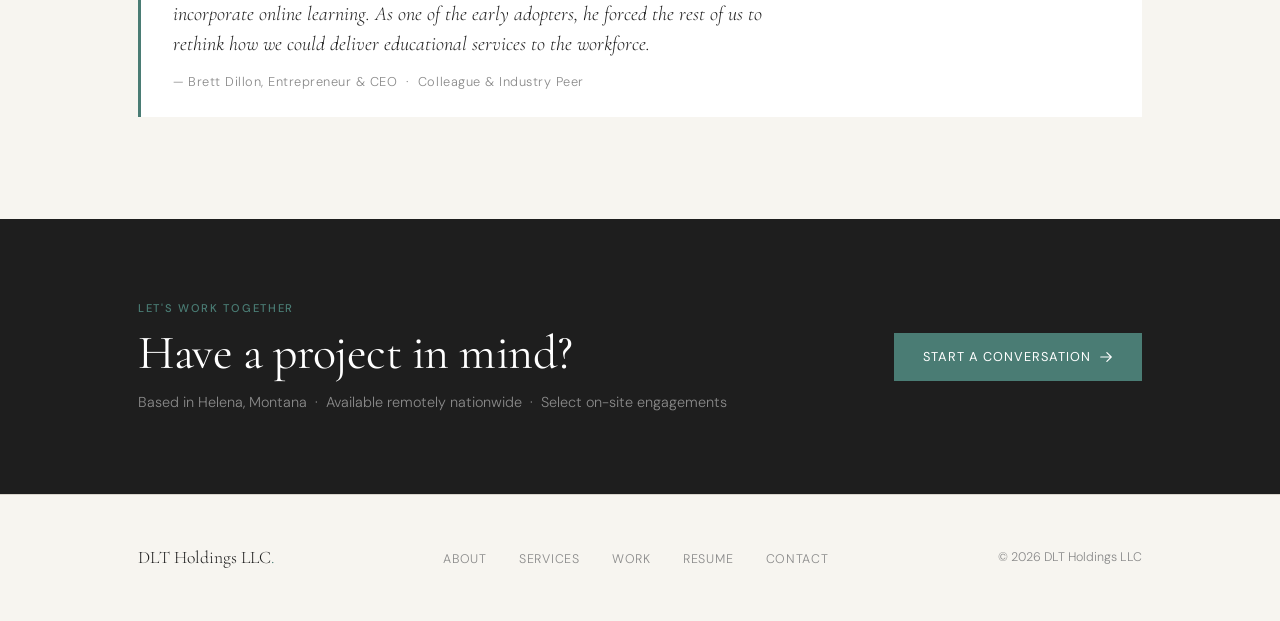
==== commit 279a09cb: "Minor edit" ====
--- a/index.html
+++ b/index.html
@@ -16,7 +16,7 @@
       <a href="index.html" class="nav-logo">Darrel Tenter<span>.</span></a>
       <ul class="nav-links">
         <li><a href="about.html">About</a></li>
-        <li><a href="services.html">Services Offered</a></li>
+        <li><a href="services.html">Services</a></li>
         <li><a href="work.html">Work</a></li>
         <li><a href="resume.html">Resume</a></li>
         <li><a href="contact.html">Contact</a></li>
@@ -50,7 +50,7 @@
             </div>
             <h1>A partner who<br><em>knows the space.</em></h1>
             <p class="hero-sub">
-              I help EdTech organizations navigate curriculum decisions, product strategy,
+              I help organizations navigate curriculum and EdTech decisions, product strategy,
               and go-to-market challenges — bringing senior-level perspective to the problems
               that matter most.
             </p>
